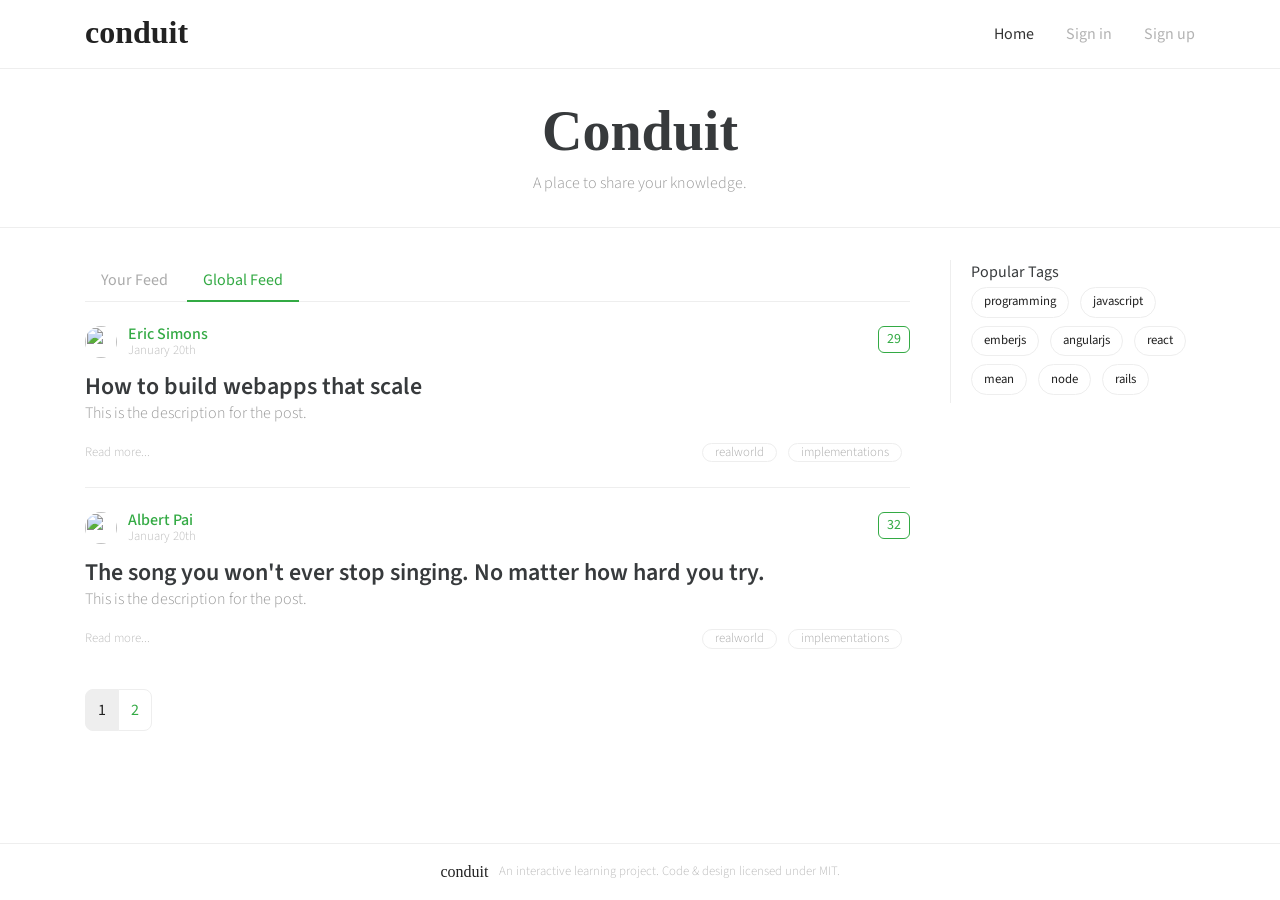
==== frontend/index.html @ 0ae25ae7 "Converted project to New Architecture Full API + JS" ====
<!DOCTYPE html>
<html lang="en">

<head>
    <meta charset="utf-8" />
    <title>Conduit</title>
    <!-- Import Ionicon icons & Google Fonts our Bootstrap theme relies on -->
    <link href="https://code.ionicframework.com/ionicons/2.0.1/css/ionicons.min.css" rel="stylesheet" type="text/css" />
    <link
        href="https://fonts.googleapis.com/css?family=Titillium+Web:700|Source+Serif+Pro:400,700|Merriweather+Sans:400,700|Source+Sans+Pro:400,300,600,700,300italic,400italic,600italic,700italic"
        rel="stylesheet" type="text/css" />
    <!-- Import the custom Bootstrap 4 theme from our hosted CDN -->
    <link href="https://cdn.jsdelivr.net/npm/bootstrap@5.0.2/dist/css/bootstrap.min.css" rel="stylesheet"
        integrity="sha384-EVSTQN3/azprG1Anm3QDgpJLIm9Nao0Yz1ztcQTwFspd3yD65VohhpuuCOmLASjC" crossorigin="anonymous">
    <link href="/frontend/assets/css/style.css" rel="stylesheet" type="text/css" />
</head>

<body>
    <header>
        <nav class="navbar navbar-light">
            <div class="container">
                <a class="navbar-brand" style="font-size:32px; font-weight: 600;" href="/conduit/">conduit</a>
                <ul class="nav navbar-nav pull-xs-right d-flex flex-row gap-3">
                    <li class="nav-item">
                        <!-- Add "active" class when you're on that page" -->
                        <a class="nav-link active" href="/conduit/">Home</a>
                    </li>
                    <!-- <li class="nav-item"><a class="nav-link" href="/conduit/create-article.php"> <i
                                class="ion-compose"></i>&nbsp;New Article </a></li>
                    <li class="nav-item"><a class="nav-link" href="/conduit/settings.php"> <i
                                class="ion-gear-a"></i>&nbsp;Settings </a></li>
                    <li class="nav-item"> <a class="nav-link" href="/conduit/profile.php"><img
                                src="/frontend/assets/img/default-avatar.svg" class="user-pic" />Eric Simons</a></li> -->
                    <li class="nav-item"><a class="nav-link" href="/frontend/login.html">Sign in</a></li>
                    <li class="nav-item"><a class="nav-link" href="/frontend/register.html">Sign up</a></li>
                </ul>
            </div>
        </nav>
    </header>
    <div class="home-page">
        <div class="banner">
            <div class="container">
                <h1 class="logo-font">Conduit</h1>
                <p>A place to share your knowledge.</p>
            </div>
        </div>

        <div class="container page">
            <div class="row">
                <div class="col-md-9">
                    <div class="feed-toggle">
                        <ul class="nav nav-pills outline-active">
                            <li class="nav-item">
                                <a class="nav-link" href="">Your Feed</a>
                            </li>
                            <li class="nav-item">
                                <a class="nav-link active" href="">Global Feed</a>
                            </li>
                        </ul>
                    </div>

                    <div class="article-preview">
                        <div class="article-meta">
                            <a href="/profile/eric-simons"><img src="http://i.imgur.com/Qr71crq.jpg" /></a>
                            <div class="info">
                                <a href="/profile/eric-simons" class="author">Eric Simons</a>
                                <span class="date">January 20th</span>
                            </div>
                            <button class="btn btn-outline-primary btn-sm pull-xs-right">
                                <i class="ion-heart"></i> 29
                            </button>
                        </div>
                        <a href="/article/how-to-build-webapps-that-scale" class="preview-link">
                            <h1>How to build webapps that scale</h1>
                            <p>This is the description for the post.</p>
                            <span>Read more...</span>
                            <ul class="tag-list">
                                <li class="tag-default tag-pill tag-outline">realworld</li>
                                <li class="tag-default tag-pill tag-outline">implementations</li>
                            </ul>
                        </a>
                    </div>

                    <div class="article-preview">
                        <div class="article-meta">
                            <a href="/profile/albert-pai"><img src="http://i.imgur.com/N4VcUeJ.jpg" /></a>
                            <div class="info">
                                <a href="/profile/albert-pai" class="author">Albert Pai</a>
                                <span class="date">January 20th</span>
                            </div>
                            <button class="btn btn-outline-primary btn-sm pull-xs-right">
                                <i class="ion-heart"></i> 32
                            </button>
                        </div>
                        <a href="/article/the-song-you" class="preview-link">
                            <h1>The song you won't ever stop singing. No matter how hard you try.</h1>
                            <p>This is the description for the post.</p>
                            <span>Read more...</span>
                            <ul class="tag-list">
                                <li class="tag-default tag-pill tag-outline">realworld</li>
                                <li class="tag-default tag-pill tag-outline">implementations</li>
                            </ul>
                        </a>
                    </div>

                    <ul class="pagination">
                        <li class="page-item active">
                            <a class="page-link" href="">1</a>
                        </li>
                        <li class="page-item">
                            <a class="page-link" href="">2</a>
                        </li>
                    </ul>
                </div>

                <div class="col-md-3">
                    <div class="sidebar">
                        <p>Popular Tags</p>

                        <div class="tag-list">
                            <a href="" class="tag-pill tag-default">programming</a>
                            <a href="" class="tag-pill tag-default">javascript</a>
                            <a href="" class="tag-pill tag-default">emberjs</a>
                            <a href="" class="tag-pill tag-default">angularjs</a>
                            <a href="" class="tag-pill tag-default">react</a>
                            <a href="" class="tag-pill tag-default">mean</a>
                            <a href="" class="tag-pill tag-default">node</a>
                            <a href="" class="tag-pill tag-default">rails</a>
                        </div>
                    </div>
                </div>
            </div>
        </div>
    </div>
    <footer>
        <div class="container justify-content-center d-flex">
            <a href="/conduit/" class="logo-font">conduit</a>
            <span class="attribution">
                An interactive learning project. Code &amp; design licensed under MIT.
            </span>
        </div>
    </footer>
</body>

</html>
---- frontend/assets/css/style.css ----
/*
 * ============================================================================
 * Conduit Minimal CSS v4
 * Only includes classes actually used in this codebase
 * ============================================================================
 *
 * USED CLASSES:
 * Layout: container, row, col-xs-12, col-md-{3,6,8,9,10,12}, offset-md-{1,2,3}
 * Nav: navbar, navbar-{light,brand,nav}, nav, nav-{pills,item,link}, outline-active
 * Buttons: btn, btn-{sm,lg,primary,secondary}, btn-outline-{primary,secondary,danger}
 * Forms: form-group, form-control, form-control-lg
 * Cards: card, card-{block,footer,text}, comment-form
 * Pagination: pagination, page-item, page-link
 * Tags: tag-list, tag-default, tag-pill, tag-outline
 * Pages: home-page, auth-page, settings-page, editor-page, profile-page, article-page
 * Article: article-preview, article-meta, article-content, article-actions, articles-toggle
 * Comments: comment-author, comment-author-img, mod-options, date-posted
 * User: user-info, user-img, user-pic
 * Misc: banner, logo-font, sidebar, feed-toggle, error-messages, counter,
 *       preview-link, author, date, info, attribution, active, disabled,
 *       pull-xs-right, text-xs-center, empty-feed-message
 *
 * NOTE: auth-page, settings-page, and empty-feed-message are semantic hooks
 * used in templates but require no dedicated styles.
 *
 * ============================================================================
 */

:root {
  --brand: #33aa44;
  --brand-hover: #2b8e3a;
  --brand-active: #237630;
  --brand-dark: #237630;
  --brand-light: #7dd88b;

  --danger: #b85c5c;
  --danger-light: #d7a3a3;

  --secondary: #ccc;
  --secondary-hover: #b3b3b3;
  --secondary-border: #adadad;

  --text: #373a3c;
  --text-muted: #999;
  --text-light: #bbb;
  --text-lighter: #aaa;
  --text-disabled: #818a91;

  --border: #eee;
  --bg-light: #f3f3f3;
  --input-focus: var(--brand);

  --content-width: 720px;
  --content-breakpoint: 1080px;
}

/* ============================================================================
 * CSS RESET & BASE
 * ============================================================================ */

*,
*::before,
*::after {
  box-sizing: border-box;
  margin: 0;
  padding: 0;
}

html {
  font-size: 16px;
  -webkit-tap-highlight-color: transparent;
}

body {
  display: flex;
  flex-direction: column;
  min-height: 100vh;
  font-family: 'Source Sans Pro', sans-serif;
  font-size: 1rem;
  line-height: 1.5;
  color: var(--text);
  background-color: #fff;
}

/* Main content area grows to push footer down */
app-root {
  display: flex;
  flex-direction: column;
  flex: 1;
}

app-root > *:not(app-layout-footer) {
  flex-shrink: 0;
}

app-root > app-layout-footer,
app-root > footer {
  margin-top: auto;
}

ol,
ul {
  list-style: none;
}

hr {
  margin-top: 1rem;
  margin-bottom: 1rem;
  border: 0;
  border-top: 1px solid #eee;
}

a {
  color: var(--brand);
  text-decoration: none;
  background-color: transparent;
  transition: color 0.15s ease;
}

a:focus,
a:hover {
  color: var(--brand-dark);
  text-decoration: underline;
}

a:focus {
  outline: thin dotted;
  outline: 5px auto -webkit-focus-ring-color;
  outline-offset: -2px;
}

a:not([href]) {
  color: inherit;
  text-decoration: none;
}

a:not([href]):focus,
a:not([href]):hover {
  color: inherit;
  text-decoration: none;
}

a:not([href]):focus {
  outline: none;
}

img {
  vertical-align: middle;
  border: 0;
}

h1,
h2,
h3,
h4,
h5,
h6 {
  margin-bottom: 0.5rem;
  font-weight: 500;
  line-height: 1.1;
}

h1 {
  font-size: 2.5rem;
}
h2 {
  font-size: 2rem;
}
h3 {
  font-size: 1.75rem;
}
h4 {
  font-size: 1.5rem;
}
h5 {
  font-size: 1.25rem;
}
h6 {
  font-size: 1rem;
}

p {
  margin-bottom: 1rem;
}

.logo-font {
  font-family: 'Lora', serif;
}

.navbar-logo {
  height: 1.25rem;
  vertical-align: middle;
}

.banner-logo {
  height: 3rem;
}

.footer-logo {
  height: 1rem;
  display: block;
}

button,
input,
optgroup,
select,
textarea {
  font: inherit;
  color: inherit;
  margin: 0;
}

button {
  overflow: visible;
}

button,
select {
  text-transform: none;
}

button,
html input[type='button'],
input[type='reset'],
input[type='submit'] {
  -webkit-appearance: button;
  cursor: pointer;
}

button[disabled],
html input[disabled] {
  cursor: default;
}

button::-moz-focus-inner,
input::-moz-focus-inner {
  border: 0;
  padding: 0;
}

input {
  line-height: normal;
}

textarea {
  overflow: auto;
  resize: vertical;
}

input,
button,
select,
textarea {
  line-height: inherit;
  border-radius: 0;
}

a,
area,
button,
[role='button'],
input,
label,
select,
summary,
textarea {
  touch-action: manipulation;
}

button:focus {
  outline: 1px dotted;
  outline: 5px auto -webkit-focus-ring-color;
}

fieldset {
  min-width: 0;
  padding: 0;
  margin: 0;
  border: 0;
}

/* ============================================================================
 * LAYOUT: CONTAINER & GRID
 * ============================================================================ */

.container {
  margin-left: auto;
  margin-right: auto;
  padding-left: 15px;
  padding-right: 15px;
}

@media (min-width: 544px) {
  .container {
    max-width: 576px;
  }
}

@media (min-width: 768px) {
  .container {
    max-width: 720px;
  }
}

@media (min-width: 992px) {
  .container {
    max-width: 940px;
  }
}

@media (min-width: 1200px) {
  .container {
    max-width: 1140px;
  }
}

.row {
  display: flex;
  flex-wrap: wrap;
  margin-left: -15px;
  margin-right: -15px;
}

.col-xs-12 {
  position: relative;
  min-height: 1px;
  padding-right: 15px;
  padding-left: 15px;
  flex: 0 0 100%;
  max-width: 100%;
}

@media (min-width: 768px) {
  .col-md-3 {
    position: relative;
    min-height: 1px;
    padding-right: 15px;
    padding-left: 15px;
    flex: 0 0 25%;
    max-width: 25%;
  }
  .col-md-6 {
    position: relative;
    min-height: 1px;
    padding-right: 15px;
    padding-left: 15px;
    flex: 0 0 50%;
    max-width: 50%;
  }
  .col-md-8 {
    position: relative;
    min-height: 1px;
    padding-right: 15px;
    padding-left: 15px;
    flex: 0 0 66.66667%;
    max-width: 66.66667%;
  }
  .col-md-9 {
    position: relative;
    min-height: 1px;
    padding-right: 15px;
    padding-left: 15px;
    flex: 0 0 75%;
    max-width: 75%;
  }
  .col-md-10 {
    position: relative;
    min-height: 1px;
    padding-right: 15px;
    padding-left: 15px;
    flex: 0 0 83.33333%;
    max-width: 83.33333%;
  }
  .col-md-12 {
    position: relative;
    min-height: 1px;
    padding-right: 15px;
    padding-left: 15px;
    flex: 0 0 100%;
    max-width: 100%;
  }
  .offset-md-1 {
    margin-left: 8.33333%;
  }
  .offset-md-2 {
    margin-left: 16.66667%;
  }
  .offset-md-3 {
    margin-left: 25%;
  }
}

/* ============================================================================
 * FORMS
 * ============================================================================ */

.form-control {
  display: block;
  width: 100%;
  padding: 0.5rem 0.75rem;
  font-size: 1rem;
  line-height: 1.25;
  color: #55595c;
  background-color: #fff;
  background-image: none;
  background-clip: padding-box;
  border: 1px solid #eee;
  border-radius: 0.5rem;
  transition: border-color 0.15s ease;
}

.form-control:focus {
  border-color: var(--input-focus);
  outline: none;
}

.form-control::placeholder {
  color: var(--text-muted);
  opacity: 1;
}

.form-control:disabled,
.form-control[readonly] {
  background-color: #eceeef;
  opacity: 1;
}

.form-control:disabled {
  cursor: not-allowed;
}

.form-control-lg {
  padding: 0.75rem 1.5rem;
  font-size: 1.25rem;
  border-radius: 0.625rem;
}

.form-group {
  margin-bottom: 1rem;
}

/* ============================================================================
 * BUTTONS
 * ============================================================================ */

.btn {
  display: inline-block;
  font-weight: normal;
  line-height: 1.25;
  text-align: center;
  white-space: nowrap;
  vertical-align: middle;
  cursor: pointer;
  user-select: none;
  border: 1px solid transparent;
  padding: 0.5rem 1rem;
  font-size: 1rem;
  border-radius: 0.5rem;
  transition:
    color 0.15s ease,
    background-color 0.15s ease,
    border-color 0.15s ease,
    box-shadow 0.15s ease;
}

.btn:focus,
.btn.focus,
.btn:active:focus,
.btn:active.focus,
.btn.active:focus,
.btn.active.focus {
  outline: thin dotted;
  outline: 5px auto -webkit-focus-ring-color;
  outline-offset: -2px;
}

.btn:focus,
.btn:hover {
  text-decoration: none;
}

.btn.focus {
  text-decoration: none;
}

.btn:active,
.btn.active {
  background-image: none;
  outline: 0;
}

.btn.disabled,
.btn:disabled {
  cursor: not-allowed;
  opacity: 0.65;
}

a.btn.disabled,
fieldset[disabled] a.btn {
  pointer-events: none;
}

/* btn-primary */
.btn-primary {
  color: #fff;
  background-color: var(--brand);
  border-color: var(--brand);
}

.btn-primary:hover {
  color: #fff;
  background-color: var(--brand-hover);
  border-color: var(--brand-hover);
}

.btn-primary:focus,
.btn-primary.focus {
  color: #fff;
  background-color: var(--brand-hover);
  border-color: var(--brand-hover);
}

.btn-primary:active,
.btn-primary.active {
  color: #fff;
  background-color: var(--brand-hover);
  border-color: var(--brand-hover);
  background-image: none;
}

.btn-primary:active:hover,
.btn-primary:active:focus,
.btn-primary:active.focus,
.btn-primary.active:hover,
.btn-primary.active:focus,
.btn-primary.active.focus {
  color: #fff;
  background-color: var(--brand-active);
  border-color: var(--brand-active);
}

.btn-primary.disabled:focus,
.btn-primary.disabled.focus,
.btn-primary:disabled:focus,
.btn-primary:disabled.focus {
  background-color: var(--brand);
  border-color: var(--brand);
}

.btn-primary.disabled:hover,
.btn-primary:disabled:hover {
  background-color: var(--brand);
  border-color: var(--brand);
}

/* btn-secondary */
.btn-secondary {
  color: #fff;
  background-color: var(--secondary);
  border-color: var(--secondary);
}

.btn-secondary:hover {
  color: #fff;
  background-color: var(--secondary-hover);
  border-color: var(--secondary-border);
}

.btn-secondary:focus,
.btn-secondary.focus {
  color: #fff;
  background-color: var(--secondary-hover);
  border-color: var(--secondary-border);
}

.btn-secondary:active,
.btn-secondary.active {
  color: #fff;
  background-color: var(--secondary-hover);
  border-color: var(--secondary-border);
  background-image: none;
}

.btn-secondary.disabled:focus,
.btn-secondary.disabled.focus,
.btn-secondary:disabled:focus,
.btn-secondary:disabled.focus {
  background-color: var(--secondary);
  border-color: var(--secondary);
}

.btn-secondary.disabled:hover,
.btn-secondary:disabled:hover {
  background-color: var(--secondary);
  border-color: var(--secondary);
}

/* btn-outline-primary */
.btn-outline-primary {
  color: var(--brand);
  background-image: none;
  background-color: transparent;
  border-color: var(--brand);
}

.btn-outline-primary:hover {
  color: #fff;
  background-color: var(--brand);
  border-color: var(--brand);
}

.btn-outline-primary:focus,
.btn-outline-primary.focus {
  color: #fff;
  background-color: var(--brand);
  border-color: var(--brand);
}

.btn-outline-primary:active,
.btn-outline-primary.active {
  color: #fff;
  background-color: var(--brand);
  border-color: var(--brand);
}

.btn-outline-primary.disabled:focus,
.btn-outline-primary.disabled.focus,
.btn-outline-primary:disabled:focus,
.btn-outline-primary:disabled.focus {
  border-color: var(--brand-light);
}

.btn-outline-primary.disabled:hover,
.btn-outline-primary:disabled:hover {
  border-color: var(--brand-light);
}

/* btn-outline-secondary */
.btn-outline-secondary {
  color: var(--secondary);
  background-image: none;
  background-color: transparent;
  border-color: var(--secondary);
}

.btn-outline-secondary:hover {
  color: #fff;
  background-color: var(--secondary);
  border-color: var(--secondary);
}

.btn-outline-secondary:focus,
.btn-outline-secondary.focus {
  color: #fff;
  background-color: var(--secondary);
  border-color: var(--secondary);
}

.btn-outline-secondary:active,
.btn-outline-secondary.active {
  color: #fff;
  background-color: var(--secondary);
  border-color: var(--secondary);
}

.btn-outline-secondary.disabled:focus,
.btn-outline-secondary.disabled.focus,
.btn-outline-secondary:disabled:focus,
.btn-outline-secondary:disabled.focus {
  border-color: white;
}

.btn-outline-secondary.disabled:hover,
.btn-outline-secondary:disabled:hover {
  border-color: white;
}

/* btn-outline-danger */
.btn-outline-danger {
  color: var(--danger);
  background-image: none;
  background-color: transparent;
  border-color: var(--danger);
}

.btn-outline-danger:hover {
  color: #fff;
  background-color: var(--danger);
  border-color: var(--danger);
}

.btn-outline-danger:focus,
.btn-outline-danger.focus {
  color: #fff;
  background-color: var(--danger);
  border-color: var(--danger);
}

.btn-outline-danger:active,
.btn-outline-danger.active {
  color: #fff;
  background-color: var(--danger);
  border-color: var(--danger);
}

.btn-outline-danger.disabled:focus,
.btn-outline-danger.disabled.focus,
.btn-outline-danger:disabled:focus,
.btn-outline-danger:disabled.focus {
  border-color: var(--danger-light);
}

.btn-outline-danger.disabled:hover,
.btn-outline-danger:disabled:hover {
  border-color: var(--danger-light);
}

/* Button sizes */
.btn-lg {
  padding: 0.75rem 1.5rem;
  font-size: 1.25rem;
  border-radius: 0.625rem;
}

.btn-sm {
  padding: 0.25rem 0.5rem;
  font-size: 0.875rem;
  border-radius: 0.375rem;
}

/* ============================================================================
 * NAVIGATION
 * ============================================================================ */

.nav {
  padding-left: 0;
  margin-bottom: 0;
  list-style: none;
}

.nav-link {
  display: inline-block;
  transition:
    color 0.15s ease,
    background-color 0.15s ease;
}

.nav-link:focus,
.nav-link:hover {
  text-decoration: none;
}

.nav-link.disabled,
.nav-link.disabled:focus,
.nav-link.disabled:hover {
  color: var(--text-disabled);
  cursor: not-allowed;
  background-color: transparent;
}

.nav-pills {
  display: flex;
  flex-wrap: wrap;
}

.nav-pills .nav-item + .nav-item {
  margin-left: 0.2rem;
}

.nav-pills .nav-link {
  display: block;
  padding: 0.5em 1em;
  border-radius: 0.5rem;
}

.nav-pills .nav-link.active,
.nav-pills .nav-link.active:focus,
.nav-pills .nav-link.active:hover {
  color: #fff;
  cursor: default;
  background-color: var(--brand);
}

/* Navbar */
.navbar {
  position: relative;
  padding: 0.5rem 1rem;
}

.navbar > .container {
  display: flex;
  align-items: center;
}

.navbar-brand {
  padding-top: 0;
  padding-bottom: 0.25rem;
  margin-right: 2rem;
  font-family: 'Lora', serif;
  font-size: 1.5rem;
  color: #222;
}

.navbar-brand:focus,
.navbar-brand:hover {
  text-decoration: none;
  color: #222;
}

.navbar-nav {
  display: flex;
  align-items: center;
  margin-left: auto;
}

.navbar-nav .nav-link {
  display: block;
  padding-top: 0.425rem;
  padding-bottom: 0.425rem;
}

.navbar-nav .nav-link + .nav-link {
  margin-left: 1rem;
}

.navbar-nav .nav-item + .nav-item {
  margin-left: 1rem;
}

.navbar-light .navbar-brand,
.navbar-light .navbar-brand:focus,
.navbar-light .navbar-brand:hover {
  color: #222;
}

.navbar-light .navbar-nav .nav-link {
  color: rgba(0, 0, 0, 0.3);
}

.navbar-light .navbar-nav .nav-link:focus,
.navbar-light .navbar-nav .nav-link:hover {
  color: rgba(0, 0, 0, 0.6);
}

.navbar-light .navbar-nav .active > .nav-link,
.navbar-light .navbar-nav .active > .nav-link:focus,
.navbar-light .navbar-nav .active > .nav-link:hover,
.navbar-light .navbar-nav .nav-link.active,
.navbar-light .navbar-nav .nav-link.active:focus,
.navbar-light .navbar-nav .nav-link.active:hover {
  color: rgba(0, 0, 0, 0.8);
}

.nav-link .user-pic {
  height: 26px;
  border-radius: 50px;
  float: left;
  margin-right: 5px;
}

.nav-link:hover {
  text-decoration: none;
}

.nav-signup {
  color: #fff !important;
  background: var(--brand);
  border: 1px solid var(--brand);
  border-radius: 99em;
  padding: 5px 12px !important;
  font-size: 0.8125rem;
  line-height: 1.25rem;
  transition:
    background 200ms ease,
    border-color 200ms ease;
}

.nav-signup:hover,
.nav-signup:focus {
  color: #fff !important;
  background: var(--brand-hover);
  border-color: var(--brand-hover);
}

.nav-pills.outline-active .nav-link {
  border-radius: 0;
  border: none;
  border-bottom: 2px solid transparent;
  background: transparent;
  color: var(--text-lighter);
}

.nav-pills.outline-active .nav-link:hover {
  color: #555;
}

.nav-pills.outline-active .nav-link.active {
  background: #fff;
  border-bottom: 2px solid var(--brand);
  color: var(--brand);
}

/* ============================================================================
 * CARDS
 * ============================================================================ */

.card {
  position: relative;
  display: block;
  margin-bottom: 0.75rem;
  background-color: #fff;
  border-radius: 0.75rem;
  border: 1px solid #eee;
  box-shadow:
    0 1px 3px rgba(0, 0, 0, 0.08),
    0 1px 2px rgba(0, 0, 0, 0.06);
  transition: box-shadow 0.2s ease;
}

.card-block {
  padding: 1.25rem;
}

.card-block::after {
  content: '';
  display: table;
  clear: both;
}

.card-text:last-child {
  margin-bottom: 0;
}

.card-footer {
  padding: 0.75rem 1.25rem;
  background-color: #f5f5f5;
  border-top: 1px solid #eee;
}

.card-footer::after {
  content: '';
  display: table;
  clear: both;
}

.card-footer:last-child {
  border-radius: 0 0 0.75rem 0.75rem;
}

/* ============================================================================
 * PAGINATION
 * ============================================================================ */

.pagination {
  display: inline-block;
  padding-left: 0;
  margin-top: 1rem;
  margin-bottom: 1rem;
  border-radius: 0.5rem;
}

.page-item {
  display: inline;
}

.page-item:first-child .page-link {
  margin-left: 0;
  border-bottom-left-radius: 0.5rem;
  border-top-left-radius: 0.5rem;
}

.page-item:last-child .page-link {
  border-bottom-right-radius: 0.5rem;
  border-top-right-radius: 0.5rem;
}

.page-item.active .page-link,
.page-item.active .page-link:focus,
.page-item.active .page-link:hover {
  z-index: 2;
  color: #222;
  cursor: default;
  background-color: #eee;
  border-color: #eee;
}

.page-item.disabled .page-link,
.page-item.disabled .page-link:focus,
.page-item.disabled .page-link:hover {
  color: var(--text-disabled);
  pointer-events: none;
  cursor: not-allowed;
  background-color: #fff;
  border-color: var(--border);
}

.page-link {
  position: relative;
  float: left;
  padding: 0.5rem 0.75rem;
  margin-left: -1px;
  color: var(--brand);
  text-decoration: none;
  background-color: #fff;
  border: 1px solid var(--border);
  transition:
    color 0.15s ease,
    background-color 0.15s ease;
}

.page-link:focus,
.page-link:hover {
  color: var(--brand-dark);
  background-color: #eceeef;
  border-color: var(--border);
}

/* ============================================================================
 * TAGS
 * ============================================================================ */

.tag-pill {
  padding-right: 0.6em;
  padding-left: 0.6em;
  border-radius: 10rem;
}

.tag-default {
  background-color: transparent;
  color: #222;
  border: 1px solid #eee;
  border-radius: 100px;
  font-size: 0.8rem;
  line-height: 1.1rem;
  padding: 0.35rem 0.75rem;
  white-space: nowrap;
  margin-right: 0.5rem;
  margin-bottom: 0.5rem;
  display: inline-block;
  transition: background 300ms ease;
}

.tag-default:hover {
  text-decoration: none;
  background-color: #eee;
}

.tag-default[href]:focus,
.tag-default[href]:hover {
  background-color: #eee;
}

.tag-default.tag-outline {
  border: 1px solid var(--border);
  color: var(--text-lighter);
  background: none;
}

ul.tag-list {
  display: inline-block;
}

ul.tag-list li {
  display: inline-block;
}

/* ============================================================================
 * UTILITIES
 * ============================================================================ */

.pull-xs-right {
  float: right !important;
}

.text-xs-center {
  text-align: center !important;
}

/* ============================================================================
 * FOOTER
 * ============================================================================ */

footer {
  background: #fff;
  border-top: 1px solid #eee;
  margin-top: 42px;
  padding: 1rem 0;
  width: 100%;
  position: absolute;
  bottom: 0;
}

footer .logo-font {
  color: #222;
}

footer a {
  color: #222;
}

footer .attribution {
  margin-left: 10px;
  font-size: 0.8rem;
  color: var(--text-light);
  font-weight: 300;
}

/* ============================================================================
 * ERROR MESSAGES
 * ============================================================================ */

.error-messages {
  color: var(--danger);
  font-weight: bold;
  padding-left: 2.5rem;
  margin-bottom: 1rem;
  list-style: disc;
}

/* ============================================================================
 * BANNER
 * ============================================================================ */

.banner {
  color: var(--text);
  background: #fff;
  border-top: 1px solid #eee;
  border-bottom: 1px solid #eee;
  padding: 2rem;
  margin-bottom: 2rem;
}

.banner h1 {
  margin-bottom: 0;
}

.container.page {
  margin-top: 1.5rem;
}

/* ============================================================================
 * ARTICLE PREVIEW & META
 * ============================================================================ */

.preview-link {
  color: inherit;
}

.preview-link:hover {
  text-decoration: inherit;
}

.article-meta {
  display: block;
  position: relative;
  font-weight: 300;
}

.article-meta img {
  display: inline-block;
  vertical-align: middle;
  height: 32px;
  width: 32px;
  border-radius: 30px;
}

.article-meta .btn + .btn,
.article-meta app-follow-button + app-favorite-button,
.article-meta app-favorite-button {
  margin-left: 0.5rem;
}

.article-meta .info {
  margin: 0 1.5rem 0 0.5rem;
  display: inline-block;
  vertical-align: middle;
  line-height: 1rem;
}

.article-meta .info .author {
  display: block;
  font-weight: 500;
}

.article-meta .info .date {
  color: var(--text-light);
  font-size: 0.8rem;
  display: block;
}

.article-preview {
  border-top: 1px solid #eee;
  padding: 1.5rem 0;
  transition: background-color 0.2s ease;
}

.article-preview:hover {
  background-color: rgba(0, 0, 0, 0.01);
}

.article-preview .article-meta {
  margin: 0 0 1rem 0;
}

.article-preview .preview-link h1 {
  font-weight: 600;
  font-size: 1.5rem;
  line-height: 1.1;
  margin-bottom: 3px;
}

.article-preview .preview-link p {
  font-weight: 300;
  font-size: 1rem;
  color: var(--text-muted);
  margin-bottom: 15px;
  line-height: 1.3rem;
}

.article-preview .preview-link span {
  max-width: 30%;
  font-size: 0.8rem;
  font-weight: 300;
  color: var(--text-light);
  vertical-align: middle;
}

.article-preview .preview-link ul {
  float: right;
  max-width: 50%;
  vertical-align: top;
}

.article-preview .preview-link ul li {
  font-weight: 300;
  font-size: 0.8rem;
  padding-top: 0;
  padding-bottom: 0;
}

.btn .counter {
  font-size: 0.8rem;
}

/* ============================================================================
 * HOME PAGE
 * ============================================================================ */

.home-page .banner p {
  text-align: center;
  font-size: 1rem;
  font-weight: 300;
  color: var(--text-muted);
  margin-bottom: 0;
}

.home-page .banner p a {
  color: var(--brand);
  text-decoration: underline;
}

.home-page .banner h1 {
  font-weight: 700;
  text-align: center;
  font-size: 3.5rem;
  line-height: 1.1;
  padding-bottom: 0.5rem;
}

.home-page .feed-toggle {
  margin-bottom: -1px;
}

.home-page .sidebar {
  margin-left: 10px;
  padding-left: 20px;
  background: none;
  border-left: 1px solid #eee;
}

.home-page .sidebar p {
  margin-bottom: 0.2rem;
}

/* ============================================================================
 * ARTICLE PAGE
 * ============================================================================ */

.article-page .banner {
  padding: 2rem 0;
}

.article-page .banner h1 {
  font-size: 2.8rem;
  font-weight: 600;
  color: #222;
}

.article-page .banner .btn {
  opacity: 0.8;
}

.article-page .banner .btn:hover {
  transition: 0.1s all;
  opacity: 1;
}

.article-page .banner .article-meta {
  margin: 2rem 0 0 0;
}

.article-page .banner .article-meta .author {
  color: var(--text);
}

.article-page .banner > .container,
.article-page .article-content,
.article-page .article-actions,
.article-page .container.page > .row {
  max-width: var(--content-width);
  margin-left: auto;
  margin-right: auto;
}

.article-page .article-content.row,
.article-page .container.page > .row {
  margin-left: auto;
  margin-right: auto;
}

.article-page .article-content .col-md-12,
.article-page .container.page > .row > [class*='col-'] {
  padding-left: 0;
  padding-right: 0;
  flex: 0 0 100%;
  max-width: 100%;
  margin-left: 0;
}

footer > .container {
  display: flex;
  align-items: center;
  max-width: var(--content-width);
  margin-left: auto;
  margin-right: auto;
}

.article-page .article-content p {
  font-family: 'Lora', serif;
  font-size: 1.2rem;
  line-height: 1.8rem;
  margin-bottom: 2rem;
}

.article-page .article-content h1,
.article-page .article-content h2,
.article-page .article-content h3,
.article-page .article-content h4,
.article-page .article-content h5,
.article-page .article-content h6 {
  font-weight: 500;
  margin: 1.6rem 0 1rem 0;
}

.article-page .article-content ul,
.article-page .article-content ol {
  margin-bottom: 1rem;
  padding-left: 2.5rem;
}

.article-page .article-content ul ul,
.article-page .article-content ul ol,
.article-page .article-content ol ul,
.article-page .article-content ol ol {
  margin-bottom: 0;
  padding-left: 2.5rem;
}

.article-page .article-content ul {
  list-style: disc;
}

.article-page .article-content ul ul {
  list-style: circle;
}

.article-page .article-content ul ul ul {
  list-style: square;
}

.article-page .article-content ol {
  list-style: decimal;
}

.article-page .article-content ol ol {
  list-style: lower-alpha;
}

.article-page .article-content ol ol ol {
  list-style: lower-roman;
}

.article-page .article-actions {
  text-align: center;
  margin-top: 1.5rem;
  margin-bottom: 3rem;
}

.article-page .article-actions .article-meta .info {
  text-align: left;
}

.article-page .comment-form .card-block {
  padding: 0;
}

.article-page .comment-form .card-block textarea {
  border: 0;
  padding: 1.25rem;
}

.article-page .comment-form .card-footer .btn {
  font-weight: 700;
  float: right;
}

.article-page .comment-form .card-footer .comment-author-img {
  height: 30px;
  width: 30px;
}

.article-page .card {
  border: 1px solid #eee;
  box-shadow: 0 1px 2px rgba(0, 0, 0, 0.04);
}

.article-page .card .card-footer {
  border-top: 1px solid #eee;
  font-size: 0.8rem;
  font-weight: 300;
}

.article-page .card .comment-author-img {
  display: inline-block;
  vertical-align: middle;
  height: 20px;
  width: 20px;
  border-radius: 30px;
}

.article-page .card .comment-author {
  display: inline-block;
  vertical-align: middle;
}

.article-page .card .date-posted {
  display: inline-block;
  vertical-align: middle;
  margin-left: 5px;
  color: var(--text-light);
}

.article-page .card .mod-options {
  float: right;
  color: #333;
  font-size: 1rem;
}

.article-page .card .mod-options i {
  margin-left: 5px;
  opacity: 0.6;
  cursor: pointer;
}

.article-page .card .mod-options i:hover {
  opacity: 1;
}

/* ============================================================================
 * PROFILE PAGE
 * ============================================================================ */

.profile-page .user-info {
  text-align: center;
  background: #fff;
  border-top: 1px solid #eee;
  border-bottom: 1px solid #eee;
  padding: 2rem 0 1rem 0;
}

.profile-page .user-info .user-img {
  width: 100px;
  height: 100px;
  border-radius: 100px;
  margin-bottom: 1rem;
}

.profile-page .user-info h4 {
  font-weight: 700;
}

.profile-page .user-info p {
  margin: 0 auto 0.5rem auto;
  color: var(--text-lighter);
  max-width: 450px;
  font-weight: 300;
}

.profile-page .user-info .action-btn {
  float: right;
  color: var(--text-muted);
  border: 1px solid var(--text-muted);
}

.profile-page .articles-toggle {
  margin: 1.5rem 0 -1px 0;
}

/* ============================================================================
 * EDITOR PAGE
 * ============================================================================ */

.editor-page .tag-list i {
  font-size: 0.6rem;
  margin-right: 5px;
  cursor: pointer;
}
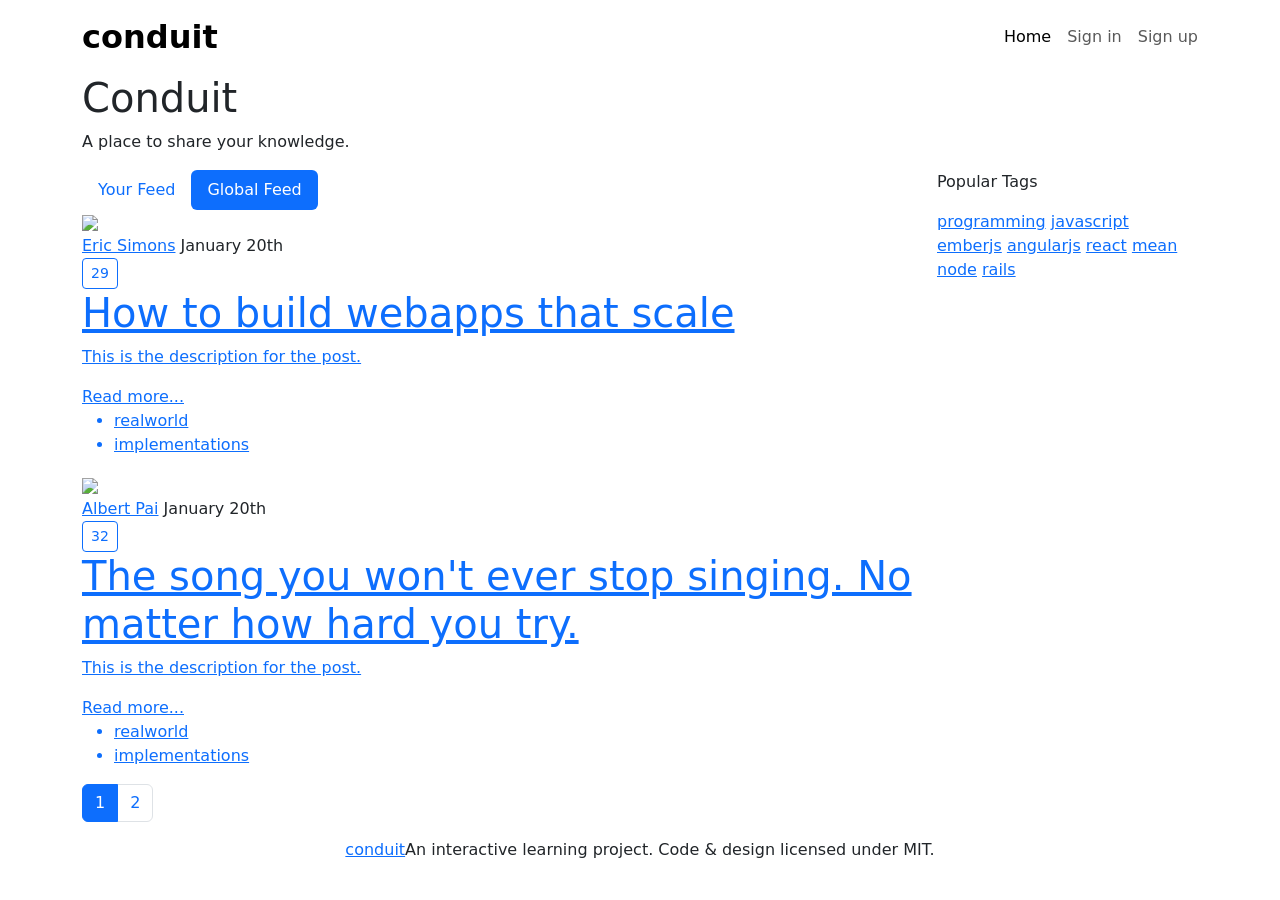
==== commit d93d955a: "Added .htacess file for system routing" ====
--- a/frontend/index.html
+++ b/frontend/index.html
@@ -12,7 +12,7 @@
     <!-- Import the custom Bootstrap 4 theme from our hosted CDN -->
     <link href="https://cdn.jsdelivr.net/npm/bootstrap@5.0.2/dist/css/bootstrap.min.css" rel="stylesheet"
         integrity="sha384-EVSTQN3/azprG1Anm3QDgpJLIm9Nao0Yz1ztcQTwFspd3yD65VohhpuuCOmLASjC" crossorigin="anonymous">
-    <link href="/frontend/assets/css/style.css" rel="stylesheet" type="text/css" />
+    <link href="/conduit/frontend/assets/css/style.css" rel="stylesheet" type="text/css" />
 </head>
 
 <body>
@@ -25,14 +25,8 @@
                         <!-- Add "active" class when you're on that page" -->
                         <a class="nav-link active" href="/conduit/">Home</a>
                     </li>
-                    <!-- <li class="nav-item"><a class="nav-link" href="/conduit/create-article.php"> <i
-                                class="ion-compose"></i>&nbsp;New Article </a></li>
-                    <li class="nav-item"><a class="nav-link" href="/conduit/settings.php"> <i
-                                class="ion-gear-a"></i>&nbsp;Settings </a></li>
-                    <li class="nav-item"> <a class="nav-link" href="/conduit/profile.php"><img
-                                src="/frontend/assets/img/default-avatar.svg" class="user-pic" />Eric Simons</a></li> -->
-                    <li class="nav-item"><a class="nav-link" href="/frontend/login.html">Sign in</a></li>
-                    <li class="nav-item"><a class="nav-link" href="/frontend/register.html">Sign up</a></li>
+                    <li class="nav-item"><a class="nav-link" href="/conduit/login">Sign in</a></li>
+                    <li class="nav-item"><a class="nav-link" href="/conduit/register">Sign up</a></li>
                 </ul>
             </div>
         </nav>
